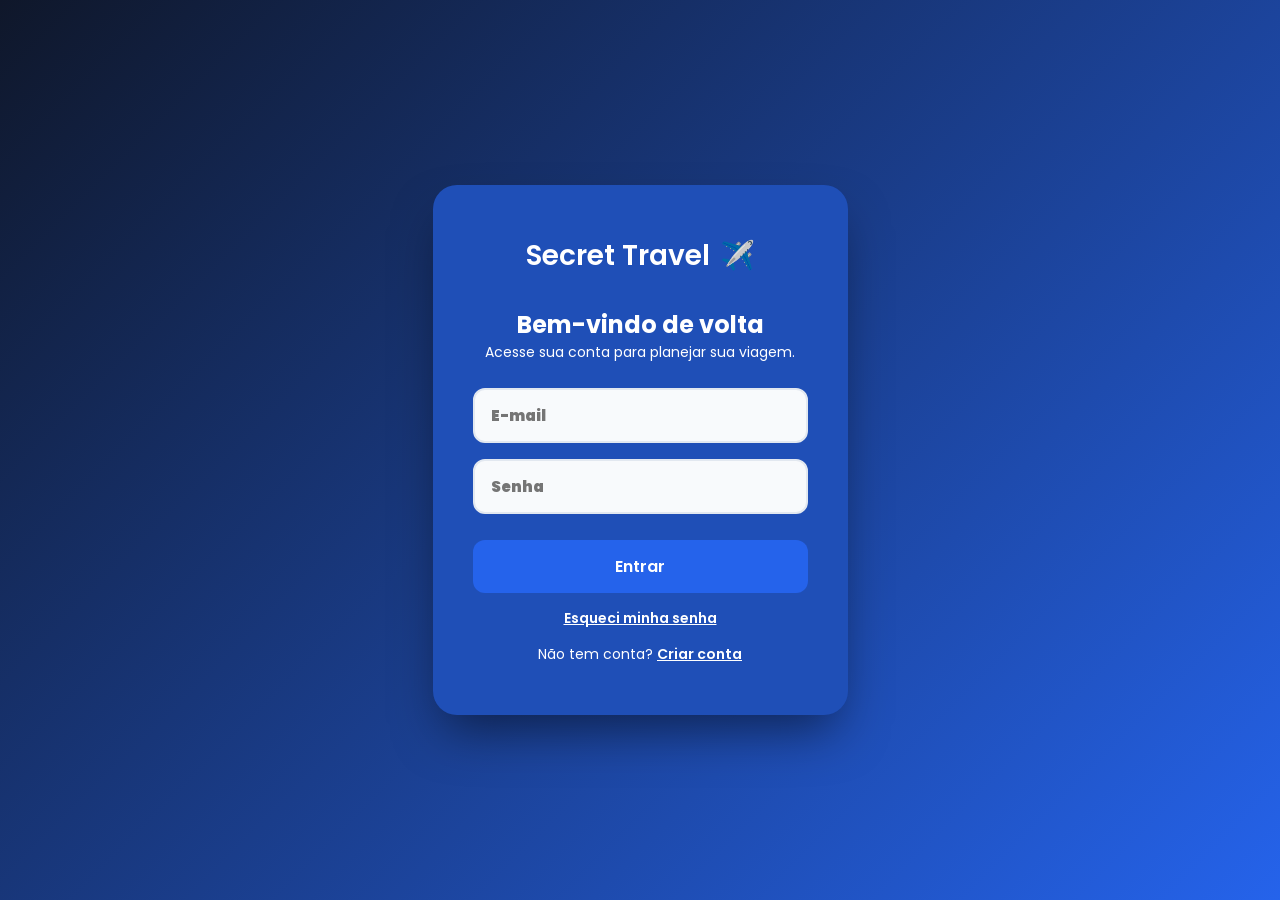
==== index.html @ bfbb6320 "teste" ====
<!DOCTYPE html>
<html lang="pt-br">

<head>
    <meta charset="UTF-8">
    <meta name="viewport" content="width=device-width, initial-scale=1.0">
    <title>SecretTravel | Explore o Mun</title>
    <link href="https://fonts.googleapis.com/css2?family=Poppins:wght@300;400;600&display=swap" rel="stylesheet">
    <link rel="stylesheet" href="style.css">
</head>

<body>

    <div class="background-blobs"></div>
    <div class="container">
        <div class="form-container">
            <div class="logo-container">
                <h1 class="logo">Secret Travel <span class="plane">✈️</span></h1>
            </div>

            <div class="form-box">
                <form id="loginForm" class="form active">
                    <h2>Bem-vindo de volta</h2>
                    <p class="subtitle">Acesse sua conta para planejar sua viagem.</p>
                    <div class="input-group">
                        <input type="email" id="loginEmail" placeholder="E-mail" required>
                    </div>
                    <div class="input-group">
                        <input type="password" id="loginPassword" placeholder="Senha" required>
                    </div>
                    <button type="submit" class="btn-main">Entrar</button>
                    <p class="toggle-text"><a href="#" id="showForgot">Esqueci minha senha</a></p>
                    <p class="toggle-text">Não tem conta? <a href="#" id="showRegister">Criar conta</a></p>
                </form>

                <form id="forgotForm" class="form">
                    <h2>Recuperar Senha</h2>
                    <p id="forgotSubtitle" class="subtitle">Digite seu e-mail para receber o código.</p>

                    <div id="step1">
                        <div class="input-group">
                            <input type="email" id="forgotEmail" placeholder="E-mail cadastrado" required>
                        </div>
                        <button type="button" id="btnSendCode" class="btn-main">Enviar Código</button>
                    </div>

                    <div id="step2" style="display: none;">
                        <div class="input-group">
                            <input type="text" id="recoveryCode" placeholder="Código de 4 letras" maxlength="4"
                                required>
                        </div>
                        <div class="input-group">
                            <input type="password" id="newPassword" placeholder="Nova Senha" required>
                        </div>
                        <button type="submit" class="btn-main">Alterar Senha</button>
                    </div>

                    <p class="toggle-text"><a href="#" id="backToLogin">Voltar ao login</a></p>
                </form>

                <form id="registerForm" class="form">
                    <h2>Nova Conta</h2>
                    <p class="subtitle">Comece sua jornada hoje mesmo.</p>
                    <div class="input-group">
                        <input type="text" id="regNome" placeholder="Nome completo" required>
                    </div>
                    <div class="input-group">
                        <input type="email" id="regEmail" placeholder="E-mail" required>
                    </div>
                    <div class="input-group">
                        <input type="password" id="regSenha" placeholder="Senha" required>
                    </div>
                    <button type="submit" class="btn-main">Cadastrar</button>
                    <p class="toggle-text">Já possui conta? <a href="#" id="showLogin">Fazer login</a></p>
                </form>
            </div>
        </div>
    </div>
    <script src="script.js"></script>
</body>

</html>
---- style.css ----
:root {
    --primary: #2563eb;
    --primary-hover: #1d4ed8;
    --text-main: #1e293b;
    --bg-gradient: linear-gradient(135deg, #0f172a 0%, #2563eb 100%);
    --white: #ffffff;
}

* {
    margin: 0;
    padding: 0;
    box-sizing: border-box;
    font-family: 'Poppins', sans-serif;
}

body {
    height: 100vh;
    display: flex;
    align-items: center;
    justify-content: center;
    background: var(--bg-gradient);
    overflow: hidden;
}

.form-container {
    background: rgb(31, 79, 183);
    backdrop-filter: blur(10px);
    padding: 50px 40px;
    width: 100%;
    max-width: 420px;
    border-radius: 24px;
    box-shadow: 0 25px 50px -12px rgba(0, 0, 0, 0.5);
    text-align: center;
    animation: fadeIn 0.6s ease-out;
}

.logo {
    font-size: 28px;
    font-weight: 600;
    color: white;
    margin-bottom: 30px;
    display: flex;
    align-items: center;
    justify-content: center;
    gap: 10px;
}

.plane {
    display: inline-block;
    transition: transform 0.5s;
}

.logo:hover .plane {
    transform: translate(10px, -10px) rotate(-10deg);
}

.form h2,
.subtitle,
.toggle-text {
    color: white;
}

.subtitle {
    font-size: 14px;
    margin-bottom: 25px;
}

.form {
    display: none;
    flex-direction: column;
}

.form.active {
    display: flex;
    animation: slideIn 0.4s ease-out;
}

.input-group {
    margin-bottom: 16px;
}

.form input {
    font-weight: 900;
    width: 100%;
    padding: 14px 16px;
    border-radius: 12px;
    border: 2px solid #e2e8f0;
    font-size: 15px;
    background: #f8fafc;
}


.btn-main {
    padding: 14px;
    border: none;
    border-radius: 12px;
    background: var(--primary);
    color: white;
    font-size: 16px;
    font-weight: 600;
    cursor: pointer;
    transition: 0.3s;
    margin-top: 10px;
}

.btn-main:hover {
    background: var(--primary-hover);
    transform: translateY(-2px);
}

.toggle-text a {
    color: #fff;
    text-decoration: underline;
    font-weight: 600;
}

@keyframes fadeIn {
    from {
        opacity: 0;
        transform: translateY(30px);
    }

    to {
        opacity: 1;
        transform: translateY(0);
    }
}

@keyframes slideIn {
    from {
        opacity: 0;
        transform: translateX(15px);
    }

    to {
        opacity: 1;
        transform: translateX(0);
    }
}

/* Adicione ao final do arquivo */

#forgotForm {
    display: none;
    flex-direction: column;
}

#forgotForm.active {
    display: flex;
    animation: slideIn 0.4s ease-out;
}

/* Ajuste sutil para os links de alternância */
.toggle-text {
    margin-top: 15px;
    font-size: 14px;
}
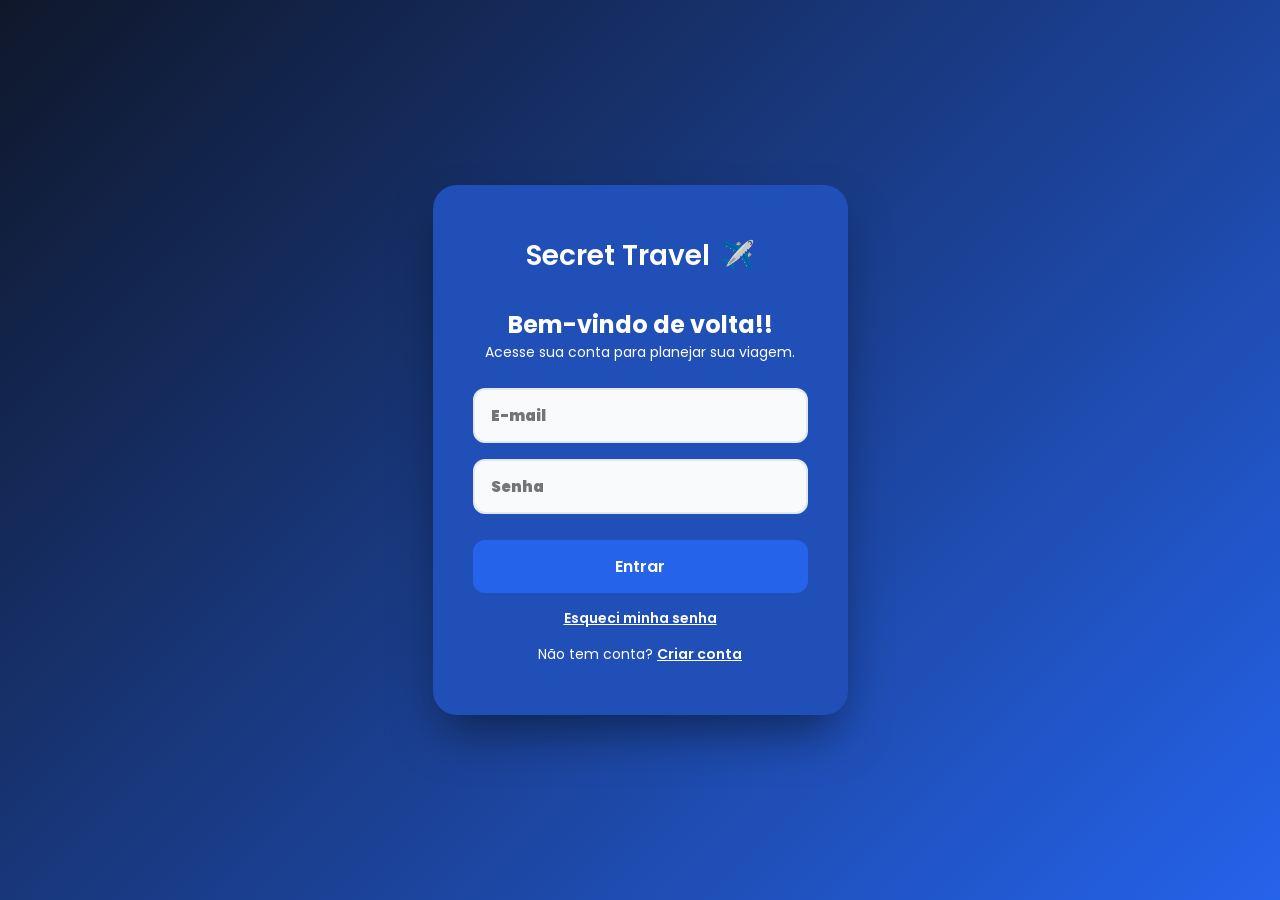
==== commit f289a24e: "mudando" ====
--- a/index.html
+++ b/index.html
@@ -4,7 +4,7 @@
 <head>
     <meta charset="UTF-8">
     <meta name="viewport" content="width=device-width, initial-scale=1.0">
-    <title>SecretTravel | Explore o Mun</title>
+    <title>SecretTravel | Explore o Mundo</title>
     <link href="https://fonts.googleapis.com/css2?family=Poppins:wght@300;400;600&display=swap" rel="stylesheet">
     <link rel="stylesheet" href="style.css">
 </head>
@@ -20,7 +20,7 @@
 
             <div class="form-box">
                 <form id="loginForm" class="form active">
-                    <h2>Bem-vindo de volta</h2>
+                    <h2>Bem-vindo de volta!!</h2>
                     <p class="subtitle">Acesse sua conta para planejar sua viagem.</p>
                     <div class="input-group">
                         <input type="email" id="loginEmail" placeholder="E-mail" required>
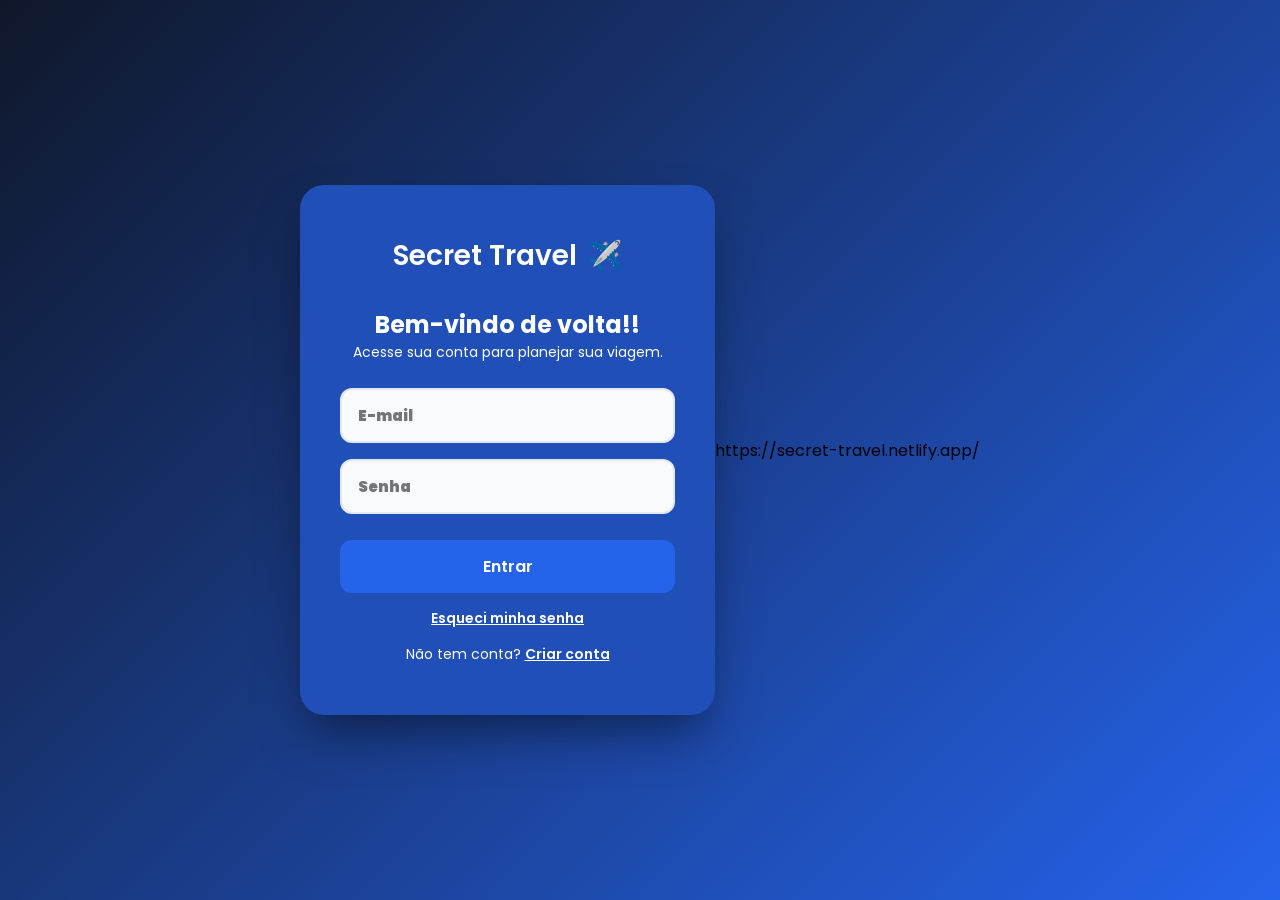
==== commit d2e3c45e: "link" ====
--- a/index.html
+++ b/index.html
@@ -79,4 +79,6 @@
     <script src="script.js"></script>
 </body>
 
-</html>+</html>
+
+https://secret-travel.netlify.app/
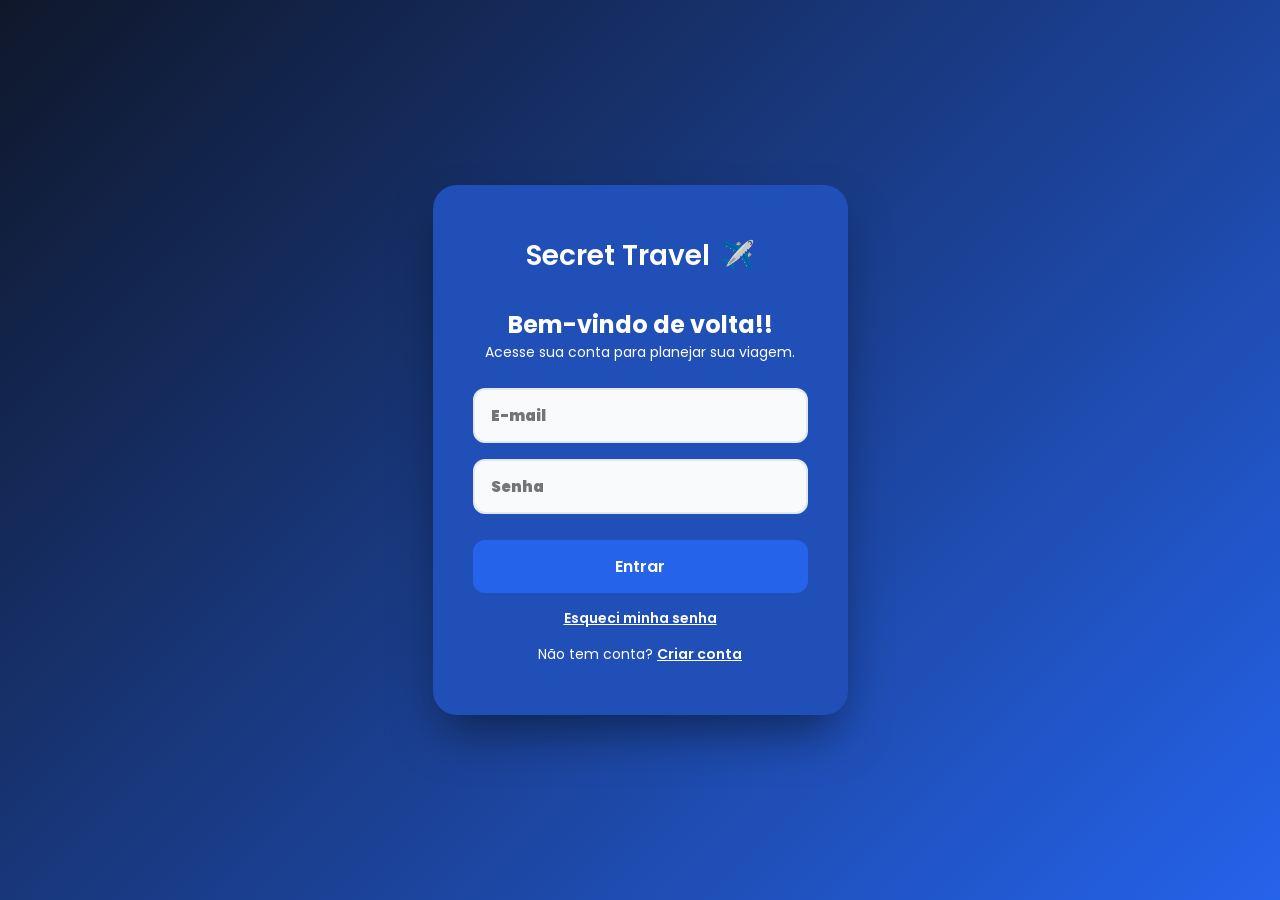
==== commit 98270247: "ajeitando" ====
--- a/index.html
+++ b/index.html
@@ -80,5 +80,3 @@
 </body>
 
 </html>
-
-https://secret-travel.netlify.app/
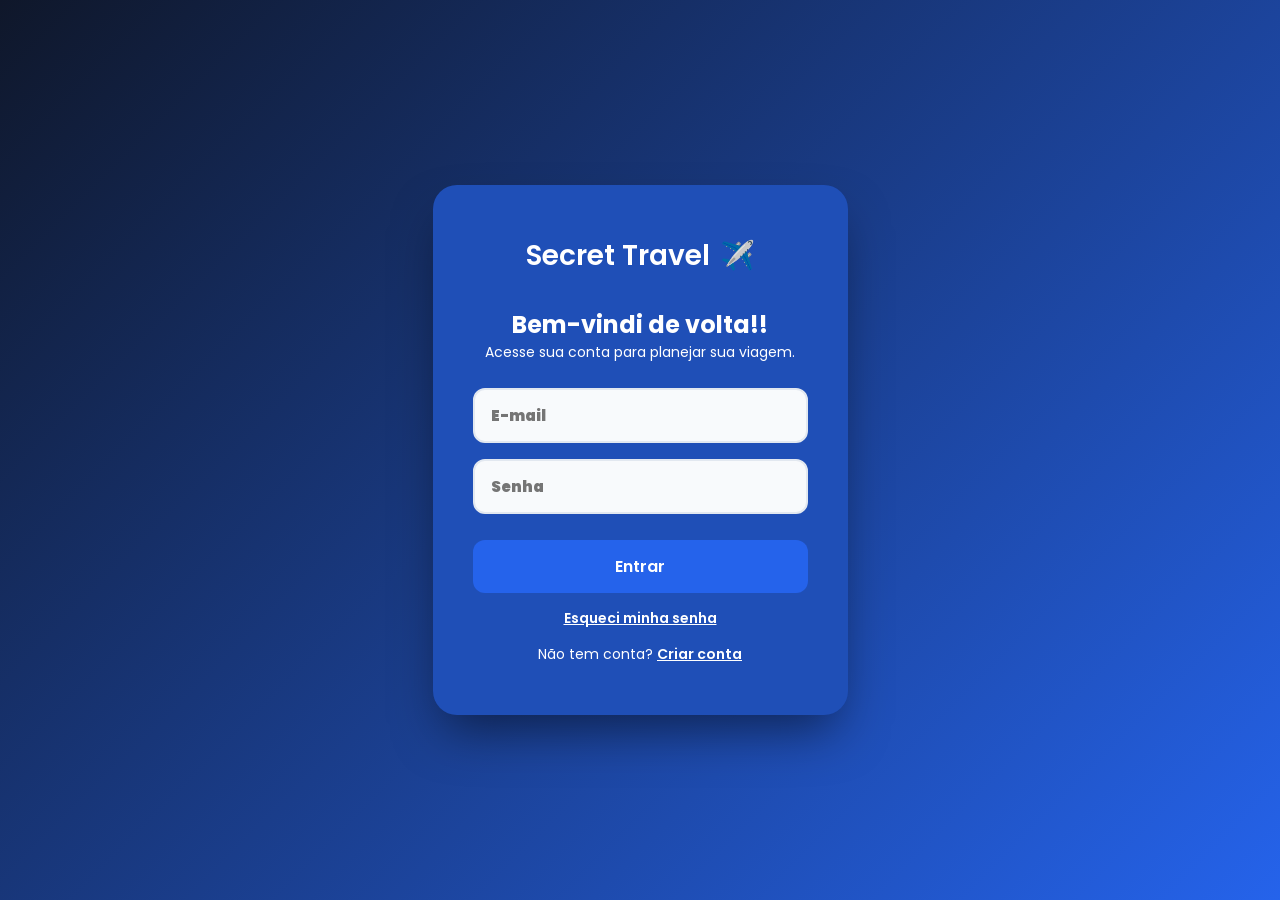
==== commit 728aaea7: "letra" ====
--- a/index.html
+++ b/index.html
@@ -20,7 +20,7 @@
 
             <div class="form-box">
                 <form id="loginForm" class="form active">
-                    <h2>Bem-vindo de volta!!</h2>
+                    <h2>Bem-vindi de volta!!</h2>
                     <p class="subtitle">Acesse sua conta para planejar sua viagem.</p>
                     <div class="input-group">
                         <input type="email" id="loginEmail" placeholder="E-mail" required>
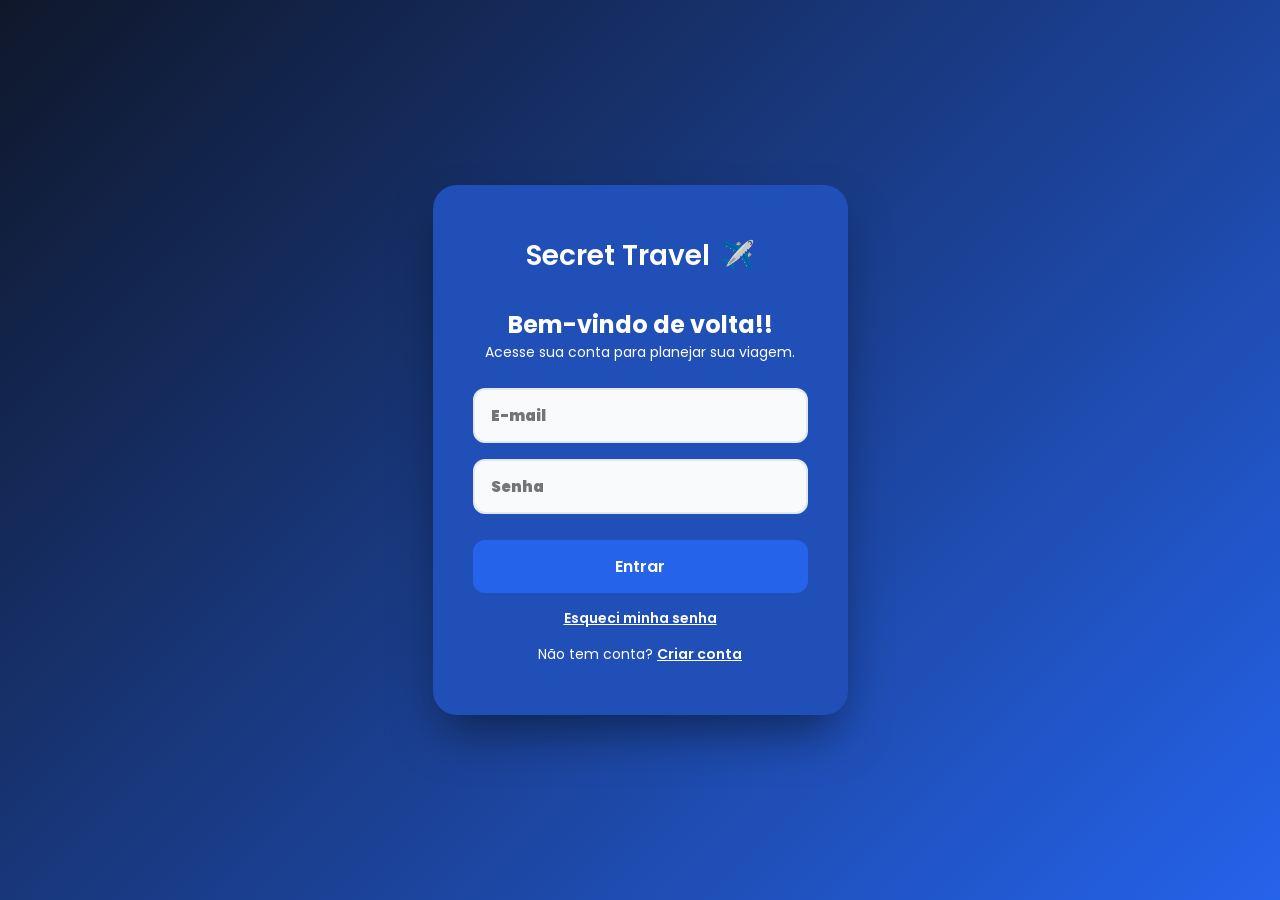
==== commit f04e975f: "normal" ====
--- a/index.html
+++ b/index.html
@@ -20,7 +20,7 @@
 
             <div class="form-box">
                 <form id="loginForm" class="form active">
-                    <h2>Bem-vindi de volta!!</h2>
+                    <h2>Bem-vindo de volta!!</h2>
                     <p class="subtitle">Acesse sua conta para planejar sua viagem.</p>
                     <div class="input-group">
                         <input type="email" id="loginEmail" placeholder="E-mail" required>
